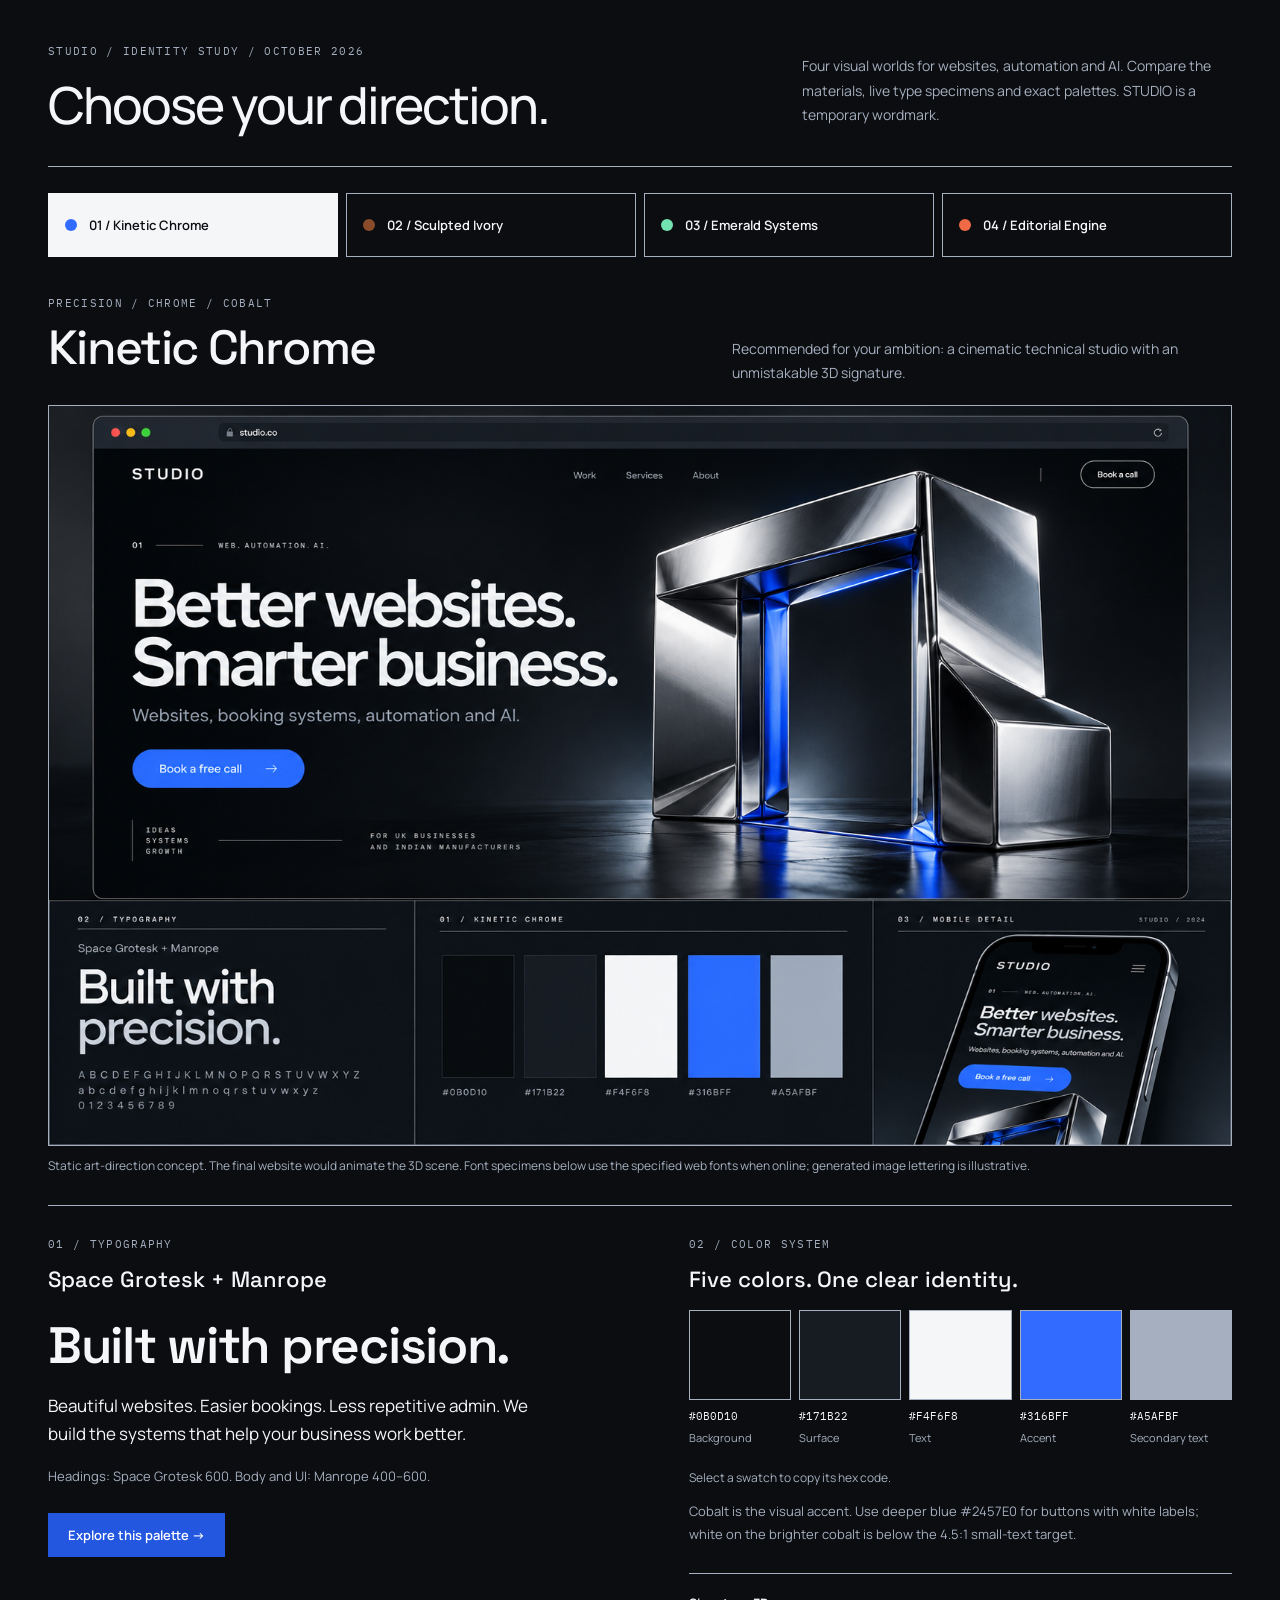
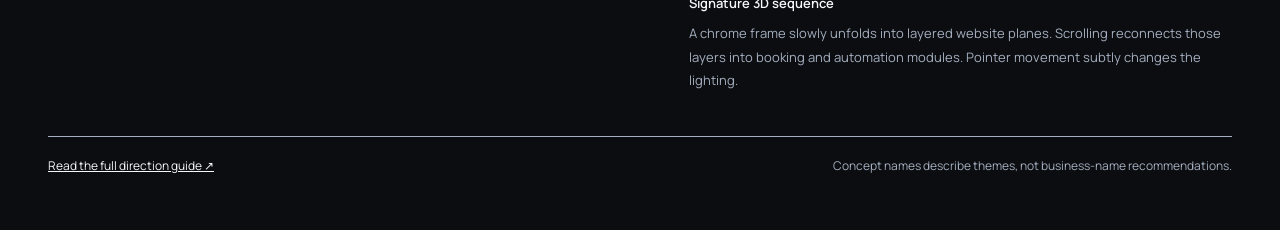
==== index.html @ 616598d4 "Add premium website brand directions and interactive comparison" ====
<!doctype html>
<html lang="en">
<head>
<meta charset="utf-8"><meta name="viewport" content="width=device-width,initial-scale=1">
<title>Studio — Brand Directions</title>
<link rel="preconnect" href="https://fonts.googleapis.com"><link rel="preconnect" href="https://fonts.gstatic.com" crossorigin>
<link href="https://fonts.googleapis.com/css2?family=DM+Sans:wght@400;500;600&family=IBM+Plex+Mono:wght@400;500&family=Instrument+Serif:ital@0;1&family=Manrope:wght@400;500;600&family=Outfit:wght@500;600&family=Sora:wght@500;600&family=Space+Grotesk:wght@500;600&display=swap" rel="stylesheet">
<style>
:root{--base:#0b0d10;--surface:#171b22;--ink:#f4f6f8;--muted:#a5afbf;--accent:#316bff;--cta:#2457e0;--cta-ink:#fff;--display:'Space Grotesk';--body:'Manrope'}
*{box-sizing:border-box}body{margin:0;background:var(--base);color:var(--ink);font-family:var(--body),sans-serif;transition:background .25s,color .25s}main{max-width:1480px;margin:auto;padding:40px 48px 56px}header{display:flex;align-items:center;justify-content:space-between;gap:20px;border-bottom:1px solid var(--muted);padding-bottom:24px}.overline,.number{font:11px/1.6 'IBM Plex Mono',monospace;letter-spacing:.12em;text-transform:uppercase}.overline{color:var(--muted)}h1{font-size:clamp(30px,4vw,54px);letter-spacing:-.04em;font-weight:500;margin:8px 0 0}.intro{max-width:430px;font-size:14px;line-height:1.75;color:var(--muted)}nav{display:grid;grid-template-columns:repeat(4,1fr);gap:8px;margin:26px 0}button,a{touch-action:manipulation}button{font:inherit;cursor:pointer}.theme{background:transparent;color:var(--ink);text-align:left;border:1px solid var(--muted);padding:16px;display:flex;align-items:center;gap:12px;min-height:64px}.theme[aria-selected=true]{background:var(--ink);color:var(--base);border-color:var(--ink)}.dot{height:12px;width:12px;flex-shrink:0;border-radius:50%;background:var(--dot)}.theme span:last-child{font-size:13px;font-weight:600}button:focus-visible,a:focus-visible{outline:3px solid var(--accent);outline-offset:4px}.heading{display:flex;justify-content:space-between;align-items:flex-end;gap:20px;margin:38px 0 20px}h2{font:500 clamp(28px,4vw,48px)/1.1 var(--display),serif;letter-spacing:-.035em;margin:10px 0}.verdict{margin:0;max-width:500px;color:var(--muted);font-size:14px;line-height:1.7}.board{display:block;width:100%;height:auto;border:1px solid var(--muted);background:var(--surface)}.caption{color:var(--muted);font-size:12px;line-height:1.6;margin:10px 0 30px}.details{display:grid;grid-template-columns:1.1fr 1fr;gap:44px;border-top:1px solid var(--muted);padding-top:30px}h3{font:500 22px/1.2 var(--display),serif;margin:12px 0 18px}.specimen{font:600 clamp(32px,4vw,58px)/1.08 var(--display),serif;letter-spacing:-.025em;margin:26px 0 18px}.body-sample{font-size:17px;line-height:1.65;max-width:480px}.font-note,.motion{font-size:13px;line-height:1.8;color:var(--muted)}.cta{background:var(--cta);color:var(--cta-ink);display:inline-block;padding:13px 20px;margin:12px 0;border:0;text-decoration:none;font-size:13px;font-weight:600}.palette{display:grid;grid-template-columns:repeat(5,1fr);gap:8px}.swatch{border:0;background:transparent;padding:0;text-align:left;color:var(--ink);min-width:0}.chip{display:block;height:90px;background:var(--chip);border:1px solid var(--muted)}.hex{display:block;font:11px/1.6 'IBM Plex Mono',monospace;margin-top:8px}.role{display:block;color:var(--muted);font-size:11px;margin:4px 0 12px}.motion{border-top:1px solid var(--muted);padding-top:18px;margin-top:26px}.motion strong{display:block;color:var(--ink);font-weight:600;margin-bottom:7px}footer{display:flex;justify-content:space-between;gap:20px;margin-top:44px;border-top:1px solid var(--muted);padding-top:20px;font-size:12px;color:var(--muted)}a{color:var(--ink)}#status{min-height:18px;color:var(--muted);font-size:12px} @media(max-width:800px){main{padding:24px 20px}header,.heading{display:block}.intro{margin-top:20px}nav{grid-template-columns:1fr 1fr}.theme{padding:12px}.details{grid-template-columns:1fr;gap:24px}.chip{height:65px}.heading .verdict{margin-top:16px}footer{display:block}footer span{display:block;margin-top:12px}}@media(prefers-reduced-motion:reduce){body{transition:none}}
</style></head>
<body><main>
<header><div><div class="overline">Studio / Identity study / October 2026</div><h1>Choose your direction.</h1></div><p class="intro">Four visual worlds for websites, automation and AI. Compare the materials, live type specimens and exact palettes. STUDIO is a temporary wordmark.</p></header>
<nav role="tablist" aria-label="Brand directions">
<button class="theme" id="tab-0" role="tab" aria-selected="true" aria-controls="direction" data-index="0" style="--dot:#316bff"><i class="dot" aria-hidden="true"></i><span>01 / Kinetic Chrome</span></button>
<button class="theme" id="tab-1" role="tab" aria-selected="false" aria-controls="direction" tabindex="-1" data-index="1" style="--dot:#8a4b2a"><i class="dot" aria-hidden="true"></i><span>02 / Sculpted Ivory</span></button>
<button class="theme" id="tab-2" role="tab" aria-selected="false" aria-controls="direction" tabindex="-1" data-index="2" style="--dot:#72e2b1"><i class="dot" aria-hidden="true"></i><span>03 / Emerald Systems</span></button>
<button class="theme" id="tab-3" role="tab" aria-selected="false" aria-controls="direction" tabindex="-1" data-index="3" style="--dot:#f06a45"><i class="dot" aria-hidden="true"></i><span>04 / Editorial Engine</span></button>
</nav>
<section id="direction" role="tabpanel" aria-labelledby="tab-0">
<div class="heading"><div><div class="overline" id="mood"></div><h2 id="name"></h2></div><p class="verdict" id="position"></p></div>
<img class="board" id="board" alt=""><p class="caption">Static art-direction concept. The final website would animate the 3D scene. Font specimens below use the specified web fonts when online; generated image lettering is illustrative.</p>
<div class="details"><div><div class="overline">01 / Typography</div><h3 id="font-title"></h3><p class="specimen" id="specimen"></p><p class="body-sample">Beautiful websites. Easier bookings. Less repetitive admin. We build the systems that help your business work better.</p><p class="font-note" id="font-note"></p><a class="cta" id="cta-example" href="#palette-title">Explore this palette →</a></div>
<div><div class="overline">02 / Color system</div><h3 id="palette-title">Five colors. One clear identity.</h3><div class="palette" id="palette"></div><p id="status" role="status" aria-live="polite">Select a swatch to copy its hex code.</p><p class="font-note" id="color-note"></p><div class="motion"><strong>Signature 3D sequence</strong><span id="motion"></span></div></div></div>
</section>
<footer><a href="brand-directions.md">Read the full direction guide ↗</a><span>Concept names describe themes, not business-name recommendations.</span></footer>
</main><script>
const themes=[
{name:'Kinetic Chrome',mood:'Precision / Chrome / Cobalt',position:'Recommended for your ambition: a cinematic technical studio with an unmistakable 3D signature.',colors:['#0B0D10','#171B22','#F4F6F8','#316BFF','#A5AFBF'],fonts:['Space Grotesk','Manrope'],weights:'Headings: Space Grotesk 600. Body and UI: Manrope 400–600.',specimen:'Built with precision.',cta:'#2457E0',ctaInk:'#FFFFFF',note:'Cobalt is the visual accent. Use deeper blue #2457E0 for buttons with white labels; white on the brighter cobalt is below the 4.5:1 small-text target.',motion:'A chrome frame slowly unfolds into layered website planes. Scrolling reconnects those layers into booking and automation modules. Pointer movement subtly changes the lighting.',image:'01-kinetic-chrome.png'},
{name:'Sculpted Ivory',mood:'Editorial / Stone / Bronze',position:'The most refined direction for owners who value taste, clarity and a personal, premium service.',colors:['#F3F0E8','#E4DED2','#191814','#8A4B2A','#746F64'],fonts:['Instrument Serif','Manrope'],weights:'Headings: Instrument Serif 400; selective italic. Body and UI: Manrope 400–600.',specimen:'Built with intention.',cta:'#8A4B2A',ctaInk:'#F3F0E8',note:'Espresso carries the text. Bronze carries calls to action. Stone surfaces provide depth without adding more colors.',motion:'Interlocking bronze and travertine frames reveal a website through an architectural opening. Scrolling moves the camera through it; case studies appear as framed project planes.',image:'02-sculpted-ivory.png'},
{name:'Emerald Systems',mood:'Calm intelligence / Glass / Forest',position:'The strongest fit for the plan’s care, clinic and business-automation positioning: contemporary and reassuring.',colors:['#071B17','#10332B','#F0F5EF','#72E2B1','#A3B8AE'],fonts:['Sora','DM Sans'],weights:'Headings: Sora 600. Body and UI: DM Sans 400–600.',specimen:'Systems that work.',cta:'#72E2B1',ctaInk:'#071B17',note:'Use pale mint for buttons with forest-black labels. Warm white text and muted sage keep service pages calm and easy to read.',motion:'A glass monolith contains connected workflow modules. Scrolling traces an enquiry into a booking and follow-up. Visitors can select a service to highlight its module.',image:'03-emerald-systems.png'},
{name:'Editorial Engine',mood:'Bold typography / Machined layers / Vermilion',position:'The most expressive direction for a creative digital studio whose work and motion lead the experience.',colors:['#141414','#242424','#F2F0EB','#F06A45','#AAA59C'],fonts:['Outfit','Manrope'],weights:'Headings: Outfit 600. Body and UI: Manrope 400–600. Small annotations: IBM Plex Mono 400.',specimen:'Made to stand out.',cta:'#F06A45',ctaInk:'#141414',note:'Vermilion carries one sculptural object and the call to action. Use graphite labels on vermilion buttons for readable contrast.',motion:'An anodized frame splits into precisely machined layers. Scroll motion assembles them into a complete website; selected work opens in dimensional project planes.',image:'04-editorial-engine.png'}
];
const buttons=[...document.querySelectorAll('.theme')];let active=0;
function choose(i){active=i;const t=themes[i];const r=document.documentElement.style;['base','surface','ink','accent','muted'].forEach((key,j)=>r.setProperty('--'+key,t.colors[j]));r.setProperty('--display',`'${t.fonts[0]}'`);r.setProperty('--body',`'${t.fonts[1]}'`);r.setProperty('--cta',t.cta);r.setProperty('--cta-ink',t.ctaInk);document.getElementById('specimen').style.fontWeight=i===1?'400':'600';buttons.forEach((b,j)=>{b.setAttribute('aria-selected',String(j===i));b.tabIndex=j===i?0:-1});document.getElementById('direction').setAttribute('aria-labelledby','tab-'+i);for(const [id,key] of [['name','name'],['mood','mood'],['position','position'],['specimen','specimen'],['font-note','weights'],['motion','motion'],['color-note','note']])document.getElementById(id).textContent=t[key];document.getElementById('font-title').textContent=t.fonts.join(' + ');const image=document.getElementById('board');image.src=t.image;image.alt=t.name+' website concept, typography and palette board';const palette=document.getElementById('palette');palette.replaceChildren();t.colors.forEach((hex,j)=>{const b=document.createElement('button');b.className='swatch';b.style.setProperty('--chip',hex);b.setAttribute('aria-label','Copy '+['background','surface','text','accent','secondary text'][j]+' color '+hex);const chip=document.createElement('span');chip.className='chip';const code=document.createElement('span');code.className='hex';code.textContent=hex;const role=document.createElement('span');role.className='role';role.textContent=['Background','Surface','Text','Accent','Secondary text'][j];b.append(chip,code,role);b.addEventListener('click',async()=>{try{await navigator.clipboard.writeText(hex);document.getElementById('status').textContent='Copied '+hex;}catch{document.getElementById('status').textContent='Color: '+hex+' — select this text to copy.'}});palette.append(b)});document.getElementById('status').textContent='Select a swatch to copy its hex code.';}
buttons.forEach((b,i)=>{b.addEventListener('click',()=>choose(i));b.addEventListener('keydown',e=>{let next;if(e.key==='ArrowRight')next=(active+1)%4;if(e.key==='ArrowLeft')next=(active+3)%4;if(e.key==='Home')next=0;if(e.key==='End')next=3;if(next!==undefined){e.preventDefault();choose(next);buttons[next].focus()}})});choose(0);
</script></body></html>
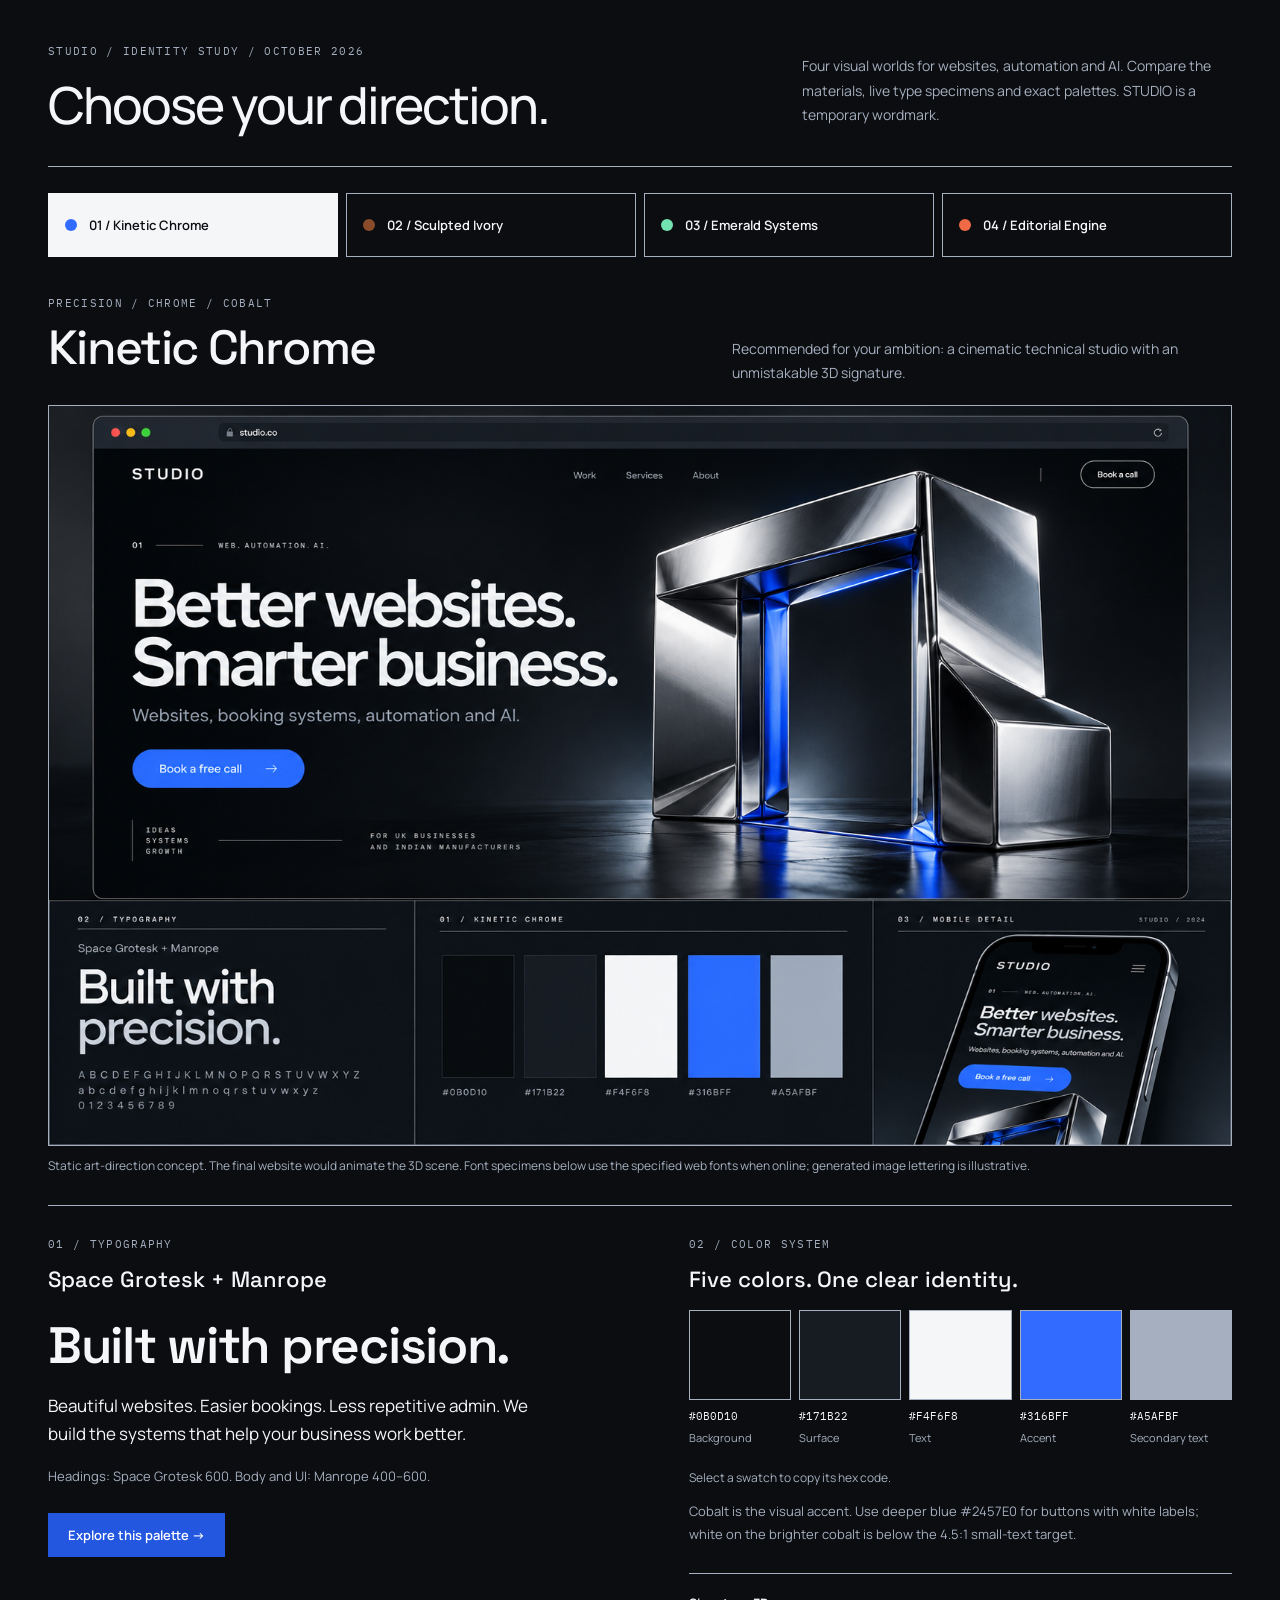
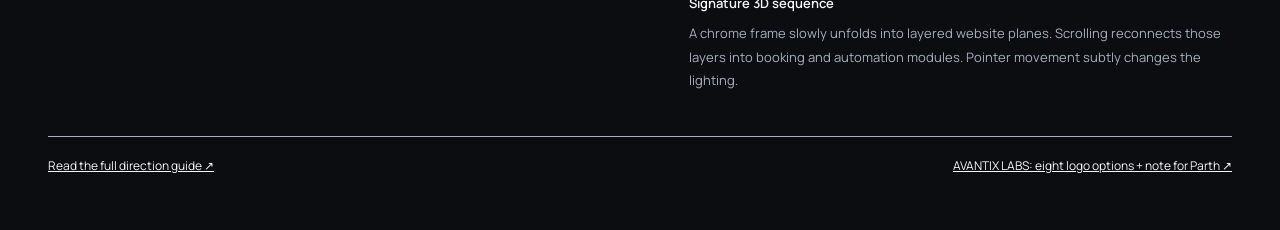
==== commit 883671ca: "Publish eight Avantix Labs logo concepts with Codex review note for Parth" ====
--- a/index.html
+++ b/index.html
@@ -23,7 +23,7 @@
 <div class="details"><div><div class="overline">01 / Typography</div><h3 id="font-title"></h3><p class="specimen" id="specimen"></p><p class="body-sample">Beautiful websites. Easier bookings. Less repetitive admin. We build the systems that help your business work better.</p><p class="font-note" id="font-note"></p><a class="cta" id="cta-example" href="#palette-title">Explore this palette →</a></div>
 <div><div class="overline">02 / Color system</div><h3 id="palette-title">Five colors. One clear identity.</h3><div class="palette" id="palette"></div><p id="status" role="status" aria-live="polite">Select a swatch to copy its hex code.</p><p class="font-note" id="color-note"></p><div class="motion"><strong>Signature 3D sequence</strong><span id="motion"></span></div></div></div>
 </section>
-<footer><a href="brand-directions.md">Read the full direction guide ↗</a><span>Concept names describe themes, not business-name recommendations.</span></footer>
+<footer><a href="brand-directions.md">Read the full direction guide ↗</a><a href="logos/concepts.html">AVANTIX LABS: eight logo options + note for Parth ↗</a></footer>
 </main><script>
 const themes=[
 {name:'Kinetic Chrome',mood:'Precision / Chrome / Cobalt',position:'Recommended for your ambition: a cinematic technical studio with an unmistakable 3D signature.',colors:['#0B0D10','#171B22','#F4F6F8','#316BFF','#A5AFBF'],fonts:['Space Grotesk','Manrope'],weights:'Headings: Space Grotesk 600. Body and UI: Manrope 400–600.',specimen:'Built with precision.',cta:'#2457E0',ctaInk:'#FFFFFF',note:'Cobalt is the visual accent. Use deeper blue #2457E0 for buttons with white labels; white on the brighter cobalt is below the 4.5:1 small-text target.',motion:'A chrome frame slowly unfolds into layered website planes. Scrolling reconnects those layers into booking and automation modules. Pointer movement subtly changes the lighting.',image:'01-kinetic-chrome.png'},
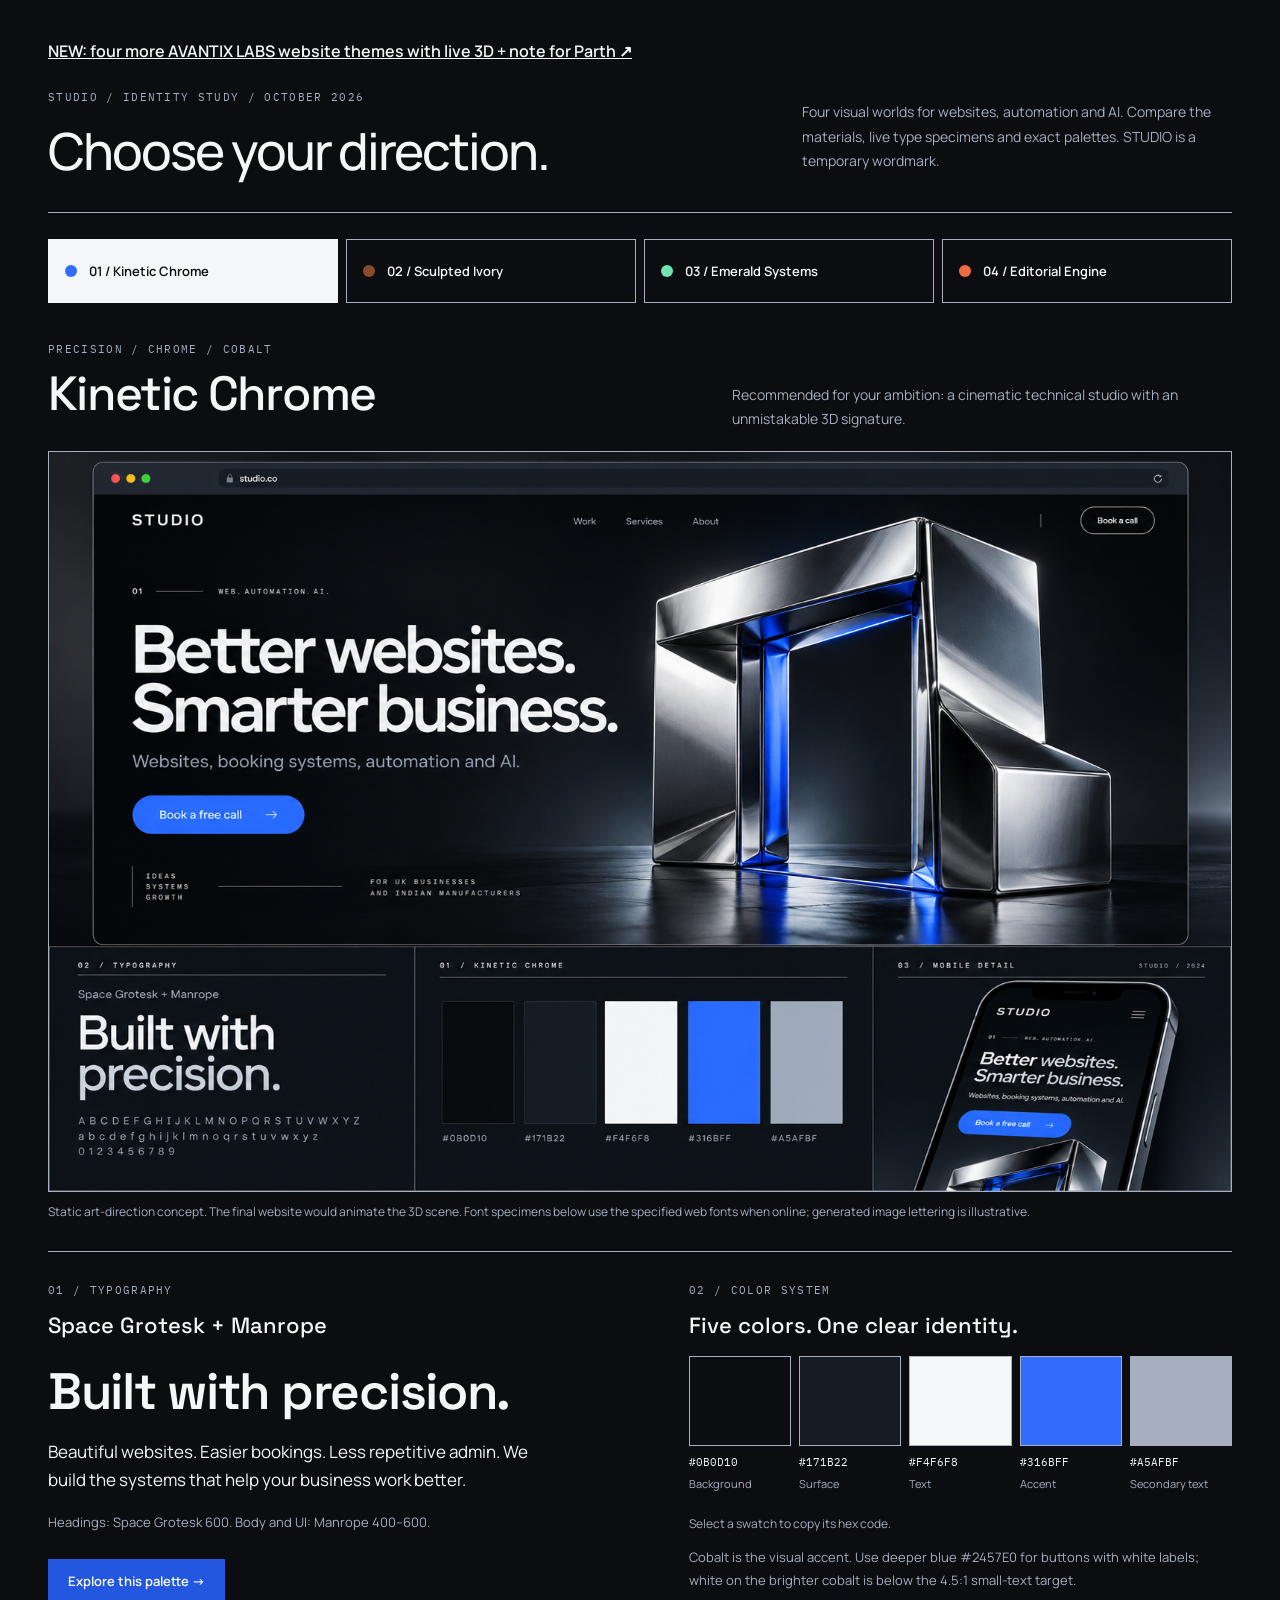
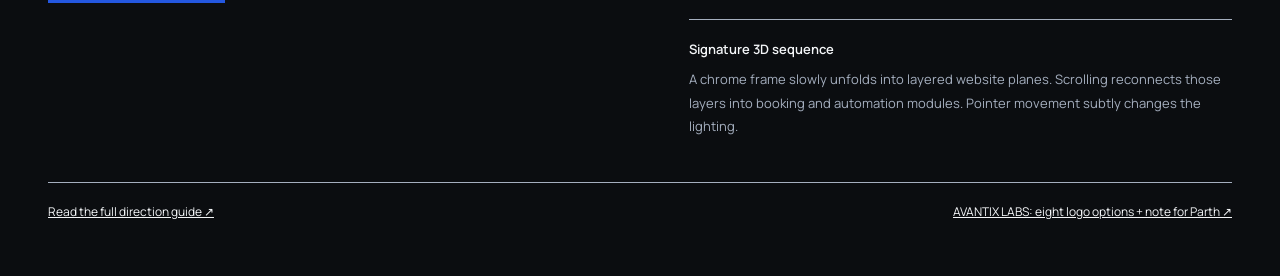
==== commit 58a56784: "Add four Avantix Labs website themes with live 3D and Parth review note" ====
--- a/index.html
+++ b/index.html
@@ -10,6 +10,7 @@
 *{box-sizing:border-box}body{margin:0;background:var(--base);color:var(--ink);font-family:var(--body),sans-serif;transition:background .25s,color .25s}main{max-width:1480px;margin:auto;padding:40px 48px 56px}header{display:flex;align-items:center;justify-content:space-between;gap:20px;border-bottom:1px solid var(--muted);padding-bottom:24px}.overline,.number{font:11px/1.6 'IBM Plex Mono',monospace;letter-spacing:.12em;text-transform:uppercase}.overline{color:var(--muted)}h1{font-size:clamp(30px,4vw,54px);letter-spacing:-.04em;font-weight:500;margin:8px 0 0}.intro{max-width:430px;font-size:14px;line-height:1.75;color:var(--muted)}nav{display:grid;grid-template-columns:repeat(4,1fr);gap:8px;margin:26px 0}button,a{touch-action:manipulation}button{font:inherit;cursor:pointer}.theme{background:transparent;color:var(--ink);text-align:left;border:1px solid var(--muted);padding:16px;display:flex;align-items:center;gap:12px;min-height:64px}.theme[aria-selected=true]{background:var(--ink);color:var(--base);border-color:var(--ink)}.dot{height:12px;width:12px;flex-shrink:0;border-radius:50%;background:var(--dot)}.theme span:last-child{font-size:13px;font-weight:600}button:focus-visible,a:focus-visible{outline:3px solid var(--accent);outline-offset:4px}.heading{display:flex;justify-content:space-between;align-items:flex-end;gap:20px;margin:38px 0 20px}h2{font:500 clamp(28px,4vw,48px)/1.1 var(--display),serif;letter-spacing:-.035em;margin:10px 0}.verdict{margin:0;max-width:500px;color:var(--muted);font-size:14px;line-height:1.7}.board{display:block;width:100%;height:auto;border:1px solid var(--muted);background:var(--surface)}.caption{color:var(--muted);font-size:12px;line-height:1.6;margin:10px 0 30px}.details{display:grid;grid-template-columns:1.1fr 1fr;gap:44px;border-top:1px solid var(--muted);padding-top:30px}h3{font:500 22px/1.2 var(--display),serif;margin:12px 0 18px}.specimen{font:600 clamp(32px,4vw,58px)/1.08 var(--display),serif;letter-spacing:-.025em;margin:26px 0 18px}.body-sample{font-size:17px;line-height:1.65;max-width:480px}.font-note,.motion{font-size:13px;line-height:1.8;color:var(--muted)}.cta{background:var(--cta);color:var(--cta-ink);display:inline-block;padding:13px 20px;margin:12px 0;border:0;text-decoration:none;font-size:13px;font-weight:600}.palette{display:grid;grid-template-columns:repeat(5,1fr);gap:8px}.swatch{border:0;background:transparent;padding:0;text-align:left;color:var(--ink);min-width:0}.chip{display:block;height:90px;background:var(--chip);border:1px solid var(--muted)}.hex{display:block;font:11px/1.6 'IBM Plex Mono',monospace;margin-top:8px}.role{display:block;color:var(--muted);font-size:11px;margin:4px 0 12px}.motion{border-top:1px solid var(--muted);padding-top:18px;margin-top:26px}.motion strong{display:block;color:var(--ink);font-weight:600;margin-bottom:7px}footer{display:flex;justify-content:space-between;gap:20px;margin-top:44px;border-top:1px solid var(--muted);padding-top:20px;font-size:12px;color:var(--muted)}a{color:var(--ink)}#status{min-height:18px;color:var(--muted);font-size:12px} @media(max-width:800px){main{padding:24px 20px}header,.heading{display:block}.intro{margin-top:20px}nav{grid-template-columns:1fr 1fr}.theme{padding:12px}.details{grid-template-columns:1fr;gap:24px}.chip{height:65px}.heading .verdict{margin-top:16px}footer{display:block}footer span{display:block;margin-top:12px}}@media(prefers-reduced-motion:reduce){body{transition:none}}
 </style></head>
 <body><main>
+<p style="margin:0 0 24px"><a href="themes/" style="font-weight:600">NEW: four more AVANTIX LABS website themes with live 3D + note for Parth ↗</a></p>
 <header><div><div class="overline">Studio / Identity study / October 2026</div><h1>Choose your direction.</h1></div><p class="intro">Four visual worlds for websites, automation and AI. Compare the materials, live type specimens and exact palettes. STUDIO is a temporary wordmark.</p></header>
 <nav role="tablist" aria-label="Brand directions">
 <button class="theme" id="tab-0" role="tab" aria-selected="true" aria-controls="direction" data-index="0" style="--dot:#316bff"><i class="dot" aria-hidden="true"></i><span>01 / Kinetic Chrome</span></button>
